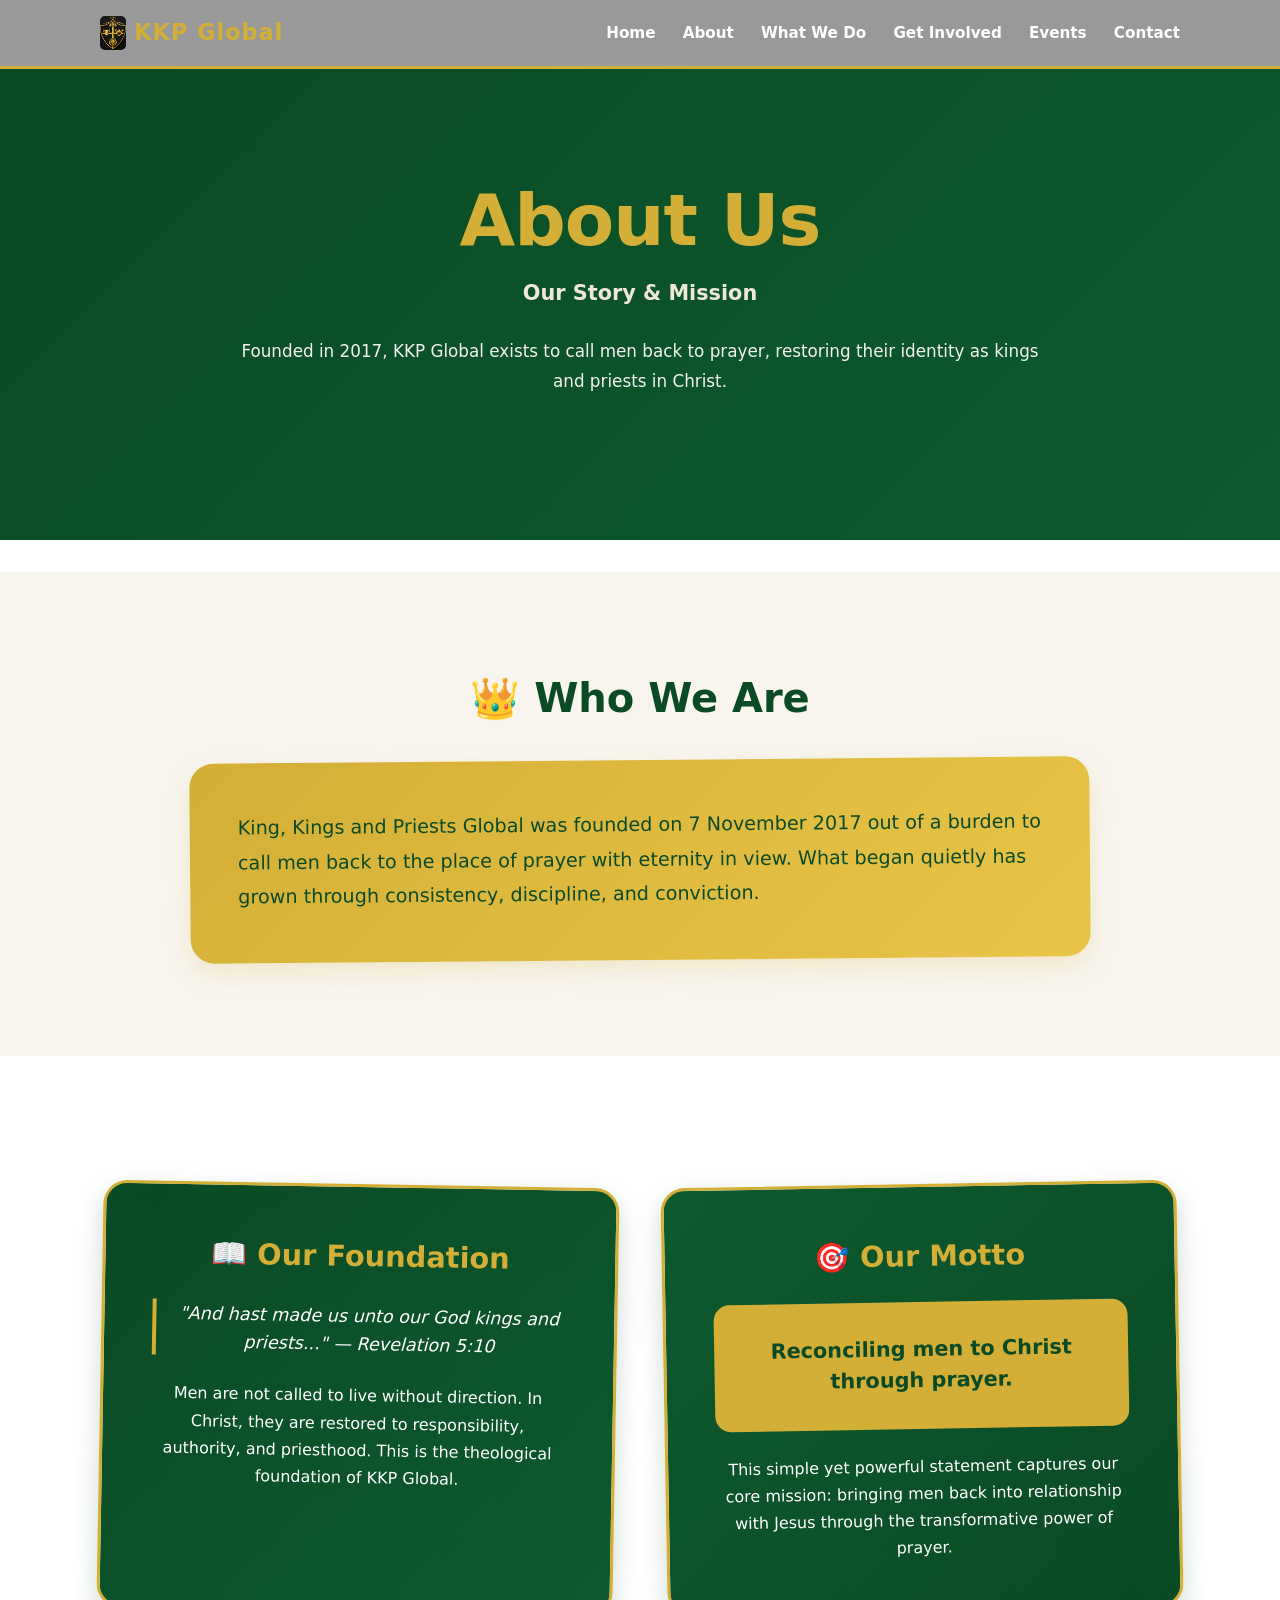
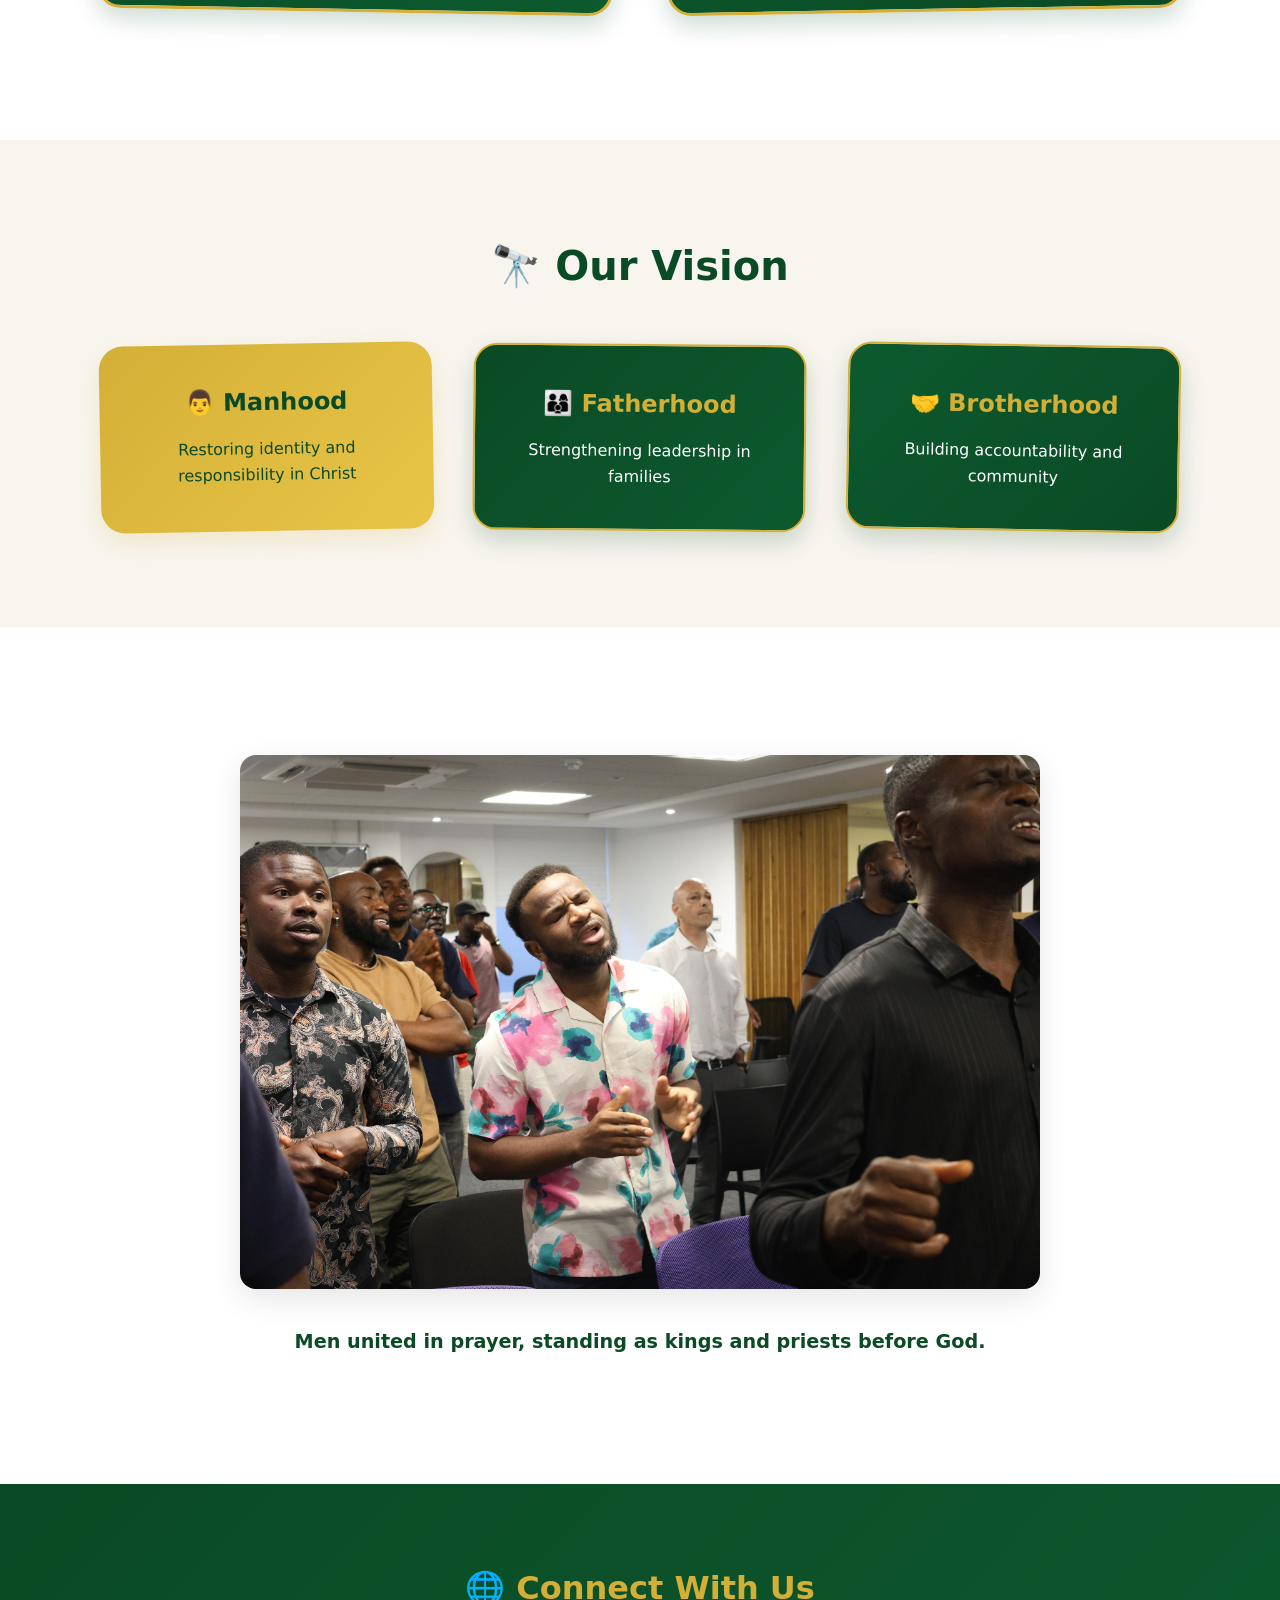
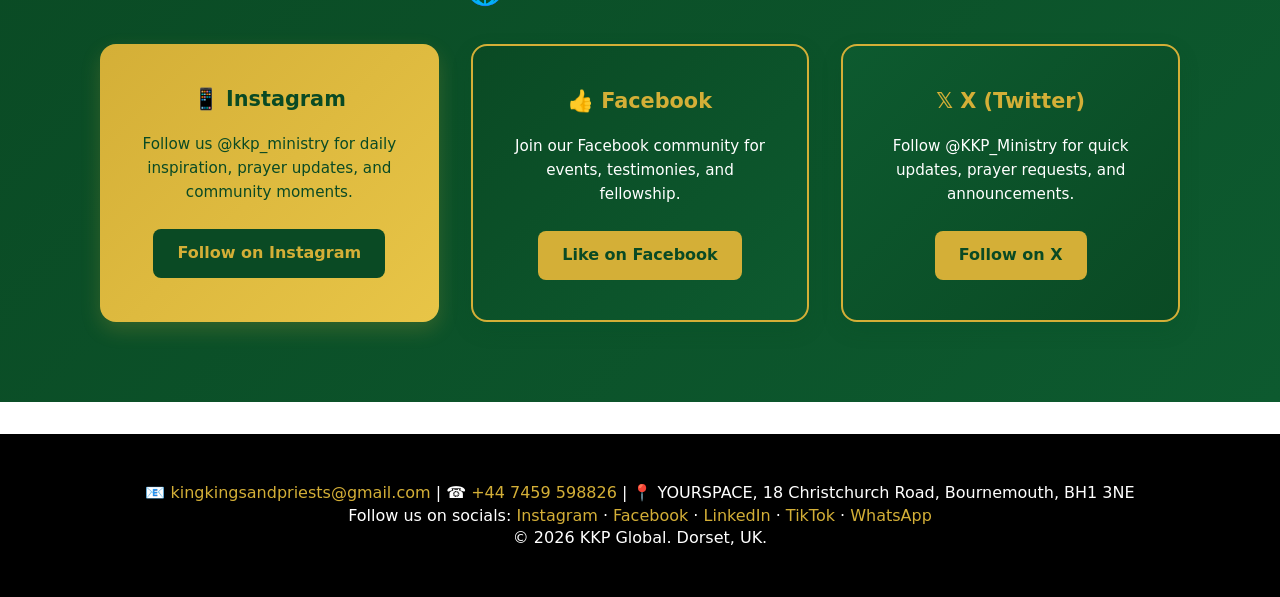
==== about.html @ 9f192116 "Initial commit - KKP Global website" ====
<!doctype html>
<html lang="en">
<head>
  <meta charset="UTF-8" />
  <meta name="viewport" content="width=device-width, initial-scale=1.0" />
  <title>KKP Global | About</title>
  <link rel="preconnect" href="https://fonts.googleapis.com">
  <link rel="preconnect" href="https://fonts.gstatic.com" crossorigin>
  <link href="https://fonts.googleapis.com/css2?family=Inter:wght@300;400;500;600;700&display=swap" rel="stylesheet">
  <link rel="stylesheet" href="style.css" />
</head>
<body>
  <header class="site-header">
    <div class="container">
      <a class="brand" href="index.html"><img src="images/logo updated.jpg" alt="KKP Global logo" />KKP Global</a>
      <button id="navToggle" class="nav-toggle" aria-label="Toggle menu">☰</button>
      <nav class="main-nav">
        <a href="index.html">Home</a>
        <a href="about.html">About</a>
        <a href="what-we-do.html">What We Do</a>
        <a href="get-involved.html">Get Involved</a>
        <a href="events.html">Events</a>
        <a href="contact.html">Contact</a>
      </nav>
    </div>
  </header>

  <!-- HERO SECTION -->
  <section style="background:linear-gradient(135deg,#0a4a24,#0d5a2f);padding:5rem 0;text-align:center;color:#fff;">
    <div class="container">
      <h1 style="font-size:clamp(2.5rem,8vw,4.5rem);font-weight:900;margin:0 0 1rem;line-height:1.1;color:#d4af37;letter-spacing:-1px;">About Us</h1>
      <p style="font-size:1.3rem;font-weight:600;max-width:750px;margin:0 auto 1.5rem;line-height:1.7;color:#f0e8d6;">Our Story & Mission</p>
      <p style="font-size:1.05rem;max-width:800px;margin:0 auto 2rem;line-height:1.8;color:#f3f2ef;">Founded in 2017, KKP Global exists to call men back to prayer, restoring their identity as kings and priests in Christ.</p>
    </div>
  </section>

  <main>
    <!-- WHO WE ARE -->
    <section style="background:#f8f5ef;padding:4rem 0;">
      <div class="container">
        <div style="max-width:900px;margin:0 auto;text-align:center;">
          <h2 style="font-size:2.5rem;color:#0a4a24;font-weight:900;margin-bottom:2rem;">👑 Who We Are</h2>
          <div style="background:linear-gradient(135deg,#d4af37,#e8c547);padding:3rem;border-radius:1.5rem;box-shadow:0 10px 25px rgba(212,175,55,0.2);transform:rotate(-0.5deg);">
            <p style="font-size:1.2rem;line-height:1.8;color:#0a4a24;margin:0;text-align:left;">
              King, Kings and Priests Global was founded on 7 November 2017 out of a burden to call men back to the place of prayer with eternity in view. What began quietly has grown through consistency, discipline, and conviction.
            </p>
          </div>
        </div>
      </div>
    </section>

    <!-- FOUNDATION & MOTTO -->
    <section style="background:#fff;padding:4rem 0;">
      <div class="container">
        <div style="display:grid;grid-template-columns:repeat(auto-fit,minmax(400px,1fr));gap:3rem;max-width:1200px;margin:0 auto;">
          <div style="background:linear-gradient(135deg,#0a4a24,#0d5a2f);padding:3rem;border-radius:1.5rem;box-shadow:0 10px 25px rgba(10,74,36,0.2);text-align:center;border:3px solid #d4af37;transform:rotate(1deg);">
            <h3 style="font-size:1.8rem;color:#d4af37;margin:0 0 1.5rem 0;font-weight:900;">📖 Our Foundation</h3>
            <blockquote style="font-size:1.1rem;color:white;margin:0 0 1.5rem 0;font-style:italic;line-height:1.6;">
              "And hast made us unto our God kings and priests..." — Revelation 5:10
            </blockquote>
            <p style="color:white;margin:0;font-size:1rem;line-height:1.7;">
              Men are not called to live without direction. In Christ, they are restored to responsibility, authority, and priesthood. This is the theological foundation of KKP Global.
            </p>
          </div>
          <div style="background:linear-gradient(135deg,#0d5a2f,#0a4a24);padding:3rem;border-radius:1.5rem;box-shadow:0 10px 25px rgba(10,74,36,0.2);text-align:center;border:3px solid #d4af37;transform:rotate(-1deg);">
            <h3 style="font-size:1.8rem;color:#d4af37;margin:0 0 1.5rem 0;font-weight:900;">🎯 Our Motto</h3>
            <div style="background:#d4af37;color:#0a4a24;padding:2rem;border-radius:1rem;margin-bottom:1.5rem;">
              <p style="font-size:1.3rem;font-weight:900;margin:0;">Reconciling men to Christ through prayer.</p>
            </div>
            <p style="color:white;margin:0;font-size:1rem;line-height:1.7;">
              This simple yet powerful statement captures our core mission: bringing men back into relationship with Jesus through the transformative power of prayer.
            </p>
          </div>
        </div>
      </div>
    </section>

    <!-- OUR VISION -->
    <section style="background:#f8f5ef;padding:4rem 0;">
      <div class="container">
        <h2 style="text-align:center;font-size:2.5rem;color:#0a4a24;font-weight:900;margin-bottom:3rem;">🔭 Our Vision</h2>
        <div style="display:grid;grid-template-columns:repeat(auto-fit,minmax(300px,1fr));gap:2.5rem;max-width:1200px;margin:0 auto;">
          <div style="background:linear-gradient(135deg,#d4af37,#e8c547);padding:2.5rem;border-radius:1.5rem;box-shadow:0 10px 25px rgba(212,175,55,0.2);text-align:center;transform:rotate(-1deg);">
            <h3 style="font-size:1.5rem;color:#0a4a24;margin:0 0 1rem 0;font-weight:900;">👨 Manhood</h3>
            <p style="color:#0a4a24;margin:0;font-size:1rem;line-height:1.6;">Restoring identity and responsibility in Christ</p>
          </div>
          <div style="background:linear-gradient(135deg,#0a4a24,#0d5a2f);padding:2.5rem;border-radius:1.5rem;box-shadow:0 10px 25px rgba(10,74,36,0.2);text-align:center;border:2px solid #d4af37;transform:rotate(0.5deg);">
            <h3 style="font-size:1.5rem;color:#d4af37;margin:0 0 1rem 0;font-weight:900;">👨‍👩‍👦 Fatherhood</h3>
            <p style="color:white;margin:0;font-size:1rem;line-height:1.6;">Strengthening leadership in families</p>
          </div>
          <div style="background:linear-gradient(135deg,#0d5a2f,#0a4a24);padding:2.5rem;border-radius:1.5rem;box-shadow:0 10px 25px rgba(10,74,36,0.2);text-align:center;border:2px solid #d4af37;transform:rotate(1deg);">
            <h3 style="font-size:1.5rem;color:#d4af37;margin:0 0 1rem 0;font-weight:900;">🤝 Brotherhood</h3>
            <p style="color:white;margin:0;font-size:1rem;line-height:1.6;">Building accountability and community</p>
          </div>
        </div>
      </div>
    </section>

    <!-- COMMUNITY IMAGE -->
    <section style="padding:4rem 0;background:#fff;">
      <div class="container">
        <div style="max-width:800px;margin:0 auto;text-align:center;">
          <img src="images/PHOTO-2025-09-27-18-11-57.jpg" alt="Men gathering in prayer" style="width:100%;border-radius:1rem;box-shadow:0 10px 30px rgba(0,0,0,0.1);" />
          <p style="font-size:1.2rem;color:#0a4a24;margin-top:2rem;font-weight:600;">Men united in prayer, standing as kings and priests before God.</p>
        </div>
      </div>
    </section>
  </main>

  <!-- SOCIAL SECTION FOOTER -->
  <section style="background:linear-gradient(135deg,#0a4a24,#0d5a2f);padding:3rem 0;">
    <div class="container">
      <h2 style="text-align:center;font-size:2rem;color:#d4af37;font-weight:900;margin-bottom:2rem;">🌐 Connect With Us</h2>
      <div style="display:grid;grid-template-columns:repeat(auto-fit,minmax(280px,1fr));gap:2rem;max-width:1200px;margin:0 auto;">
        <div style="background:linear-gradient(135deg,#d4af37,#e8c547);padding:2.5rem;border-radius:1rem;box-shadow:0 8px 20px rgba(212,175,55,0.2);text-align:center;">
          <h3 style="font-size:1.3rem;color:#0a4a24;margin:0 0 1rem 0;">📱 Instagram</h3>
          <p style="color:#0a4a24;margin:0 0 1.5rem 0;font-size:0.95rem;line-height:1.6;">Follow us @kkp_ministry for daily inspiration, prayer updates, and community moments.</p>
          <a href="https://www.instagram.com/kkp_ministry" target="_blank" rel="noopener" style="background:#0a4a24;color:#d4af37;padding:0.8rem 1.5rem;border-radius:0.5rem;text-decoration:none;font-weight:700;display:inline-block;transition:transform 0.3s,box-shadow 0.3s;" onmouseover="this.style.transform='scale(1.05)';this.style.boxShadow='0 5px 15px rgba(0,0,0,0.2)'" onmouseout="this.style.transform='scale(1)';this.style.boxShadow='none'">Follow on Instagram</a>
        </div>
        <div style="background:linear-gradient(135deg,#0a4a24,#0d5a2f);padding:2.5rem;border-radius:1rem;box-shadow:0 8px 20px rgba(10,74,36,0.2);text-align:center;border:2px solid #d4af37;">
          <h3 style="font-size:1.3rem;color:#d4af37;margin:0 0 1rem 0;">👍 Facebook</h3>
          <p style="color:white;margin:0 0 1.5rem 0;font-size:0.95rem;line-height:1.6;">Join our Facebook community for events, testimonies, and fellowship.</p>
          <a href="https://www.facebook.com/kkp_ministry" target="_blank" rel="noopener" style="background:#d4af37;color:#0a4a24;padding:0.8rem 1.5rem;border-radius:0.5rem;text-decoration:none;font-weight:700;display:inline-block;transition:transform 0.3s,box-shadow 0.3s;" onmouseover="this.style.transform='scale(1.05)';this.style.boxShadow='0 5px 15px rgba(0,0,0,0.2)'" onmouseout="this.style.transform='scale(1)';this.style.boxShadow='none'">Like on Facebook</a>
        </div>
        <div style="background:linear-gradient(135deg,#0d5a2f,#0a4a24);padding:2.5rem;border-radius:1rem;box-shadow:0 8px 20px rgba(10,74,36,0.2);text-align:center;border:2px solid #d4af37;">
          <h3 style="font-size:1.3rem;color:#d4af37;margin:0 0 1rem 0;">𝕏 X (Twitter)</h3>
          <p style="color:white;margin:0 0 1.5rem 0;font-size:0.95rem;line-height:1.6;">Follow @KKP_Ministry for quick updates, prayer requests, and announcements.</p>
          <a href="https://twitter.com/KKP_Ministry" target="_blank" rel="noopener" style="background:#d4af37;color:#0a4a24;padding:0.8rem 1.5rem;border-radius:0.5rem;text-decoration:none;font-weight:700;display:inline-block;transition:transform 0.3s,box-shadow 0.3s;" onmouseover="this.style.transform='scale(1.05)';this.style.boxShadow='0 5px 15px rgba(0,0,0,0.2)'" onmouseout="this.style.transform='scale(1)';this.style.boxShadow='none'">Follow on X</a>
        </div>
      </div>
    </div>
  </section>

  <footer class="site-footer">
    <div class="container">
      <p>📧 <a href="mailto:kingkingsandpriests@gmail.com" class="footer-link">kingkingsandpriests@gmail.com</a> | ☎️ <a href="tel:+447459598826" class="footer-link">+44 7459 598826</a> | 📍 YOURSPACE, 18 Christchurch Road, Bournemouth, BH1 3NE</p>
      <p>Follow us on socials: <a href="https://www.instagram.com/kkp_ministry" target="_blank" rel="noopener" class="footer-link">Instagram</a> · <a href="https://www.facebook.com/kkp_ministry" target="_blank" rel="noopener" class="footer-link">Facebook</a> · <a href="https://www.linkedin.com/company/kkpglobal" target="_blank" rel="noopener" class="footer-link">LinkedIn</a> · <a href="https://www.tiktok.com/@kkp_ministry" target="_blank" rel="noopener" class="footer-link">TikTok</a> · <a href="https://wa.me/447459598826" target="_blank" rel="noopener" class="footer-link">WhatsApp</a></p>
      <p>&copy; 2026 KKP Global. Dorset, UK.</p>
    </div>
  </footer>
  <script src="script.js"></script>
</body>
</html>
---- style.css ----
*{box-sizing:border-box;margin:0;padding:0}
:root{--bg:#000;--fg:#fff;--gold:#d4af37;--gray:#f4f4f4;--max:1080px}
body{font-family:system-ui, sans-serif;background:#fff;color:#111;line-height:1.5;min-height:100vh}
.container{width:min(92vw,var(--max));margin:0 auto;padding:2rem 0}
.site-header{background:rgba(0,0,0,.4);color:#fff;position:sticky;top:0;z-index:100;border-bottom:3px solid var(--gold);-webkit-backdrop-filter: blur(9px);backdrop-filter: blur(9px);transition:padding 0.25s,background 0.25s}
.site-header.smaller{padding:0.4rem 0;background:rgba(0,0,0,.7)}
.site-header .container{display:flex;align-items:center;justify-content:space-between;gap:1rem;padding:1rem 0;transition:padding 0.25s}
.brand{font-weight:900;color:var(--gold);text-decoration:none;font-size:1.4rem;letter-spacing:1px;display:flex;align-items:center;gap:0.5rem}
.brand img{height:34px;width:auto;border-radius:5px;}
.main-nav{display:flex;align-items:center;gap:0.7rem;flex-wrap:wrap}
.main-nav.open{display:flex;flex-direction:column;position:absolute;top:64px;right:1rem;background:rgba(0,0,0,.95);border:1px solid rgba(255,215,0,.5);padding:0.7rem;z-index:110;}
.main-nav a{color:#fff;text-decoration:none;margin-left:1rem;font-weight:600;position:relative;font-size:0.95rem}
.main-nav a::after{content:'';position:absolute;left:0;bottom:-3px;width:0;height:2px;background:var(--gold);transition:width .25s}
.main-nav a:hover::after{width:100%}
.nav-toggle{background:var(--gold);border:0;color:#000;font-weight:800;padding:0.5rem 0.75rem;border-radius:0.3rem;cursor:pointer;display:none}
.hero{background:linear-gradient(rgba(0,0,0,.45),rgba(0,0,0,.45)),url("images/men-praying-1.svg") center/cover no-repeat #111;color:#fff;padding:6rem 0;text-align:center;min-height:75vh;display:flex;align-items:center}
.hero h1{font-size:clamp(2rem,5vw,3rem);line-height:1.15;margin-bottom:1rem;text-shadow:0px 2px 12px rgba(0,0,0,0.7)}
.hero p{max-width:760px;margin:0.5rem auto 1.5rem;color:#f3f2ef;font-size:1.1rem;letter-spacing:.02em}
.hero .button{font-size:1rem;box-shadow:0 2px 10px rgba(0,0,0,.33)}
.section-image{margin:1.25rem 0; text-align:center;opacity:0;transform:translateY(20px);transition:.6s ease;}
.section-image.visible{opacity:1;transform:translateY(0)}
.section-image img{max-width:100%;border-radius:0.75rem;border:1px solid #ddd;box-shadow:0 8px 18px rgba(0,0,0,.15)}
.button{display:inline-block;background:var(--gold);color:#000;font-weight:700;padding:0.8rem 1.4rem;border-radius:0.25rem;text-decoration:none;border:2px solid #000;transition:transform .2s, box-shadow .2s}
.button:hover{transform:translateY(-1px);box-shadow:0 8px 20px rgba(0,0,0,.2);filter:brightness(0.95)}
section{margin-bottom:2rem;opacity:0;transform:translateY(20px);transition:.7s ease}
section.visible{opacity:1;transform:translateY(0)}
.intro h2,.core-message h2,.quick-actions h2{margin-bottom:1rem;color:#000}
.grid-3{display:grid;grid-template-columns:repeat(auto-fit,minmax(220px,1fr));gap:1rem}
.grid-3 article,.card{background:#f8f5ef;border:1px solid #ddd;padding:1.1rem;border-radius:0.6rem;transition:transform .25s,box-shadow .25s}
.grid-3 article:hover,.card:hover{transform:translateY(-4px);box-shadow:0 8px 18px rgba(0,0,0,.12)}
.card{display:flex;align-items:center;justify-content:center;height:6rem;color:#000;text-decoration:none;font-weight:700}
.site-footer{background:#040807;color:#fff;text-align:center;padding:2rem 0;margin-top:auto;position:relative}
.social-cards{display:grid;grid-template-columns:repeat(auto-fit,minmax(220px,1fr));gap:1rem;max-width:1080px;margin:0 auto 1.5rem}
.social-card{background:#0b1a17;border:1px solid rgba(212,175,55,0.35);border-radius:0.7rem;padding:1rem;text-align:center;box-shadow:0 12px 32px rgba(0,0,0,.4);transition:transform .25s,background .25s}
.social-card h3{margin-bottom:.5rem;color:#d4af37}
.social-card p{color:#d6d0c4;font-size:.95rem;line-height:1.45;margin-bottom:1rem}
.social-card a{display:inline-block;padding:.6rem 1rem;border-radius:.35rem;background:var(--gold);color:#000;font-weight:700;text-decoration:none;transition:opacity .2s}
.social-card a:hover{opacity:.9}
.site-footer p{margin:0;line-height:1.4}
blockquote{border-left:4px solid var(--gold);padding-left:1rem;color:#222;font-style:italic;margin:1rem 0}
.contact-form{display:grid;gap:1rem;max-width:550px}
.contact-form label{display:flex;flex-direction:column;font-weight:700;color:#111}
.contact-form input,.contact-form textarea{padding:0.7rem;border:1px solid #ccc;border-radius:0.3rem;margin-top:0.25rem}
.contact-form button{width:max-content;min-width:180px;border:none;cursor:pointer}
@media (max-width:768px){
  .nav-toggle{display:block}
  .main-nav{display:none!important}
  .main-nav.open{display:flex!important}
  .main-nav a{margin-left:0.4rem;display:block;padding:0.35rem 0}
  .main-nav{justify-content:center}
  .site-header .container{flex-direction:column;align-items:flex-start}
  .hero{padding:4rem 0}
  .hero h1{font-size:2rem}
}.intro h2,.core-message h2,.quick-actions h2{margin-bottom:1rem;color:#000}
.grid-3{display:grid;grid-template-columns:repeat(auto-fit,minmax(220px,1fr));gap:1rem}
.grid-3 article,.card{background:#f8f5ef;border:1px solid #ddd;padding:1rem;border-radius:0.4rem}
.card{display:flex;align-items:center;justify-content:center;height:6rem;color:#000;text-decoration:none;font-weight:700}
.card:hover{background:#eae3cd}
.site-footer{background:#000;color:#fff;text-align:center;padding:1rem 0;margin-top:auto}
blockquote{border-left:4px solid var(--gold);padding-left:1rem;color:#222;font-style:italic;margin:1rem 0}
.contact-form{display:grid;gap:1rem;max-width:550px}
.contact-form label{display:flex;flex-direction:column;font-weight:700;color:#111}
.contact-form input,.contact-form textarea{padding:0.7rem;border:1px solid #ccc;border-radius:0.3rem;margin-top:0.25rem}
.contact-form button{width:max-content;min-width:180px;border:none;cursor:pointer}
@media (max-width:768px){.main-nav{display:none}.site-header .container{justify-content:space-between}.hero h1{font-size:1.6rem}}

/* Team Section */
.team-member img {
  width: 100%;
  border-radius: 0.5rem;
  margin-bottom: 1rem;
}

.team-hero {
  margin-bottom: 1.5rem;
}

.team-hero img {
  width: 100%;
  border-radius: 0.8rem;
  box-shadow: 0 12px 28px rgba(0,0,0,0.35);
}

.foundational-title {
  color: #d4af37;
  text-align: center;
  margin-bottom: 0.75rem;
}

.foundational-text {
  text-align: center;
  color: #f5f5f5;
  max-width: 80vw;
  margin: 0 auto 1rem;
}

.quote-card {
  background: rgba(20, 45, 40, 0.9);
  padding: 1.25rem;
  border-radius: 0.8rem;
  border: 1px solid #d4af37;
  box-shadow: 0 12px 28px rgba(0,0,0,0.3);
  margin-bottom: 1rem;
}

.quote-card p:first-child {
  font-size: 1.1rem;
  font-style: italic;
  color: #f5f5f5;
  text-align: center;
  line-height: 1.5;
}

.quote-card p:last-child {
  text-align: center;
  color: #f0e8d6;
  margin-top: 0.8rem;
  font-weight: 700;
}

.identity-text {
  text-align: center;
  color: #d4af37;
  font-weight: 700;
}

.community-title {
  color: #0a4a24;
  text-align: center;
  margin-bottom: 0.25rem;
}

.community-subtitle {
  text-align: center;
  color: #374737;
  margin-bottom: 1.25rem;
}

.community-card {
  background: #fff;
  border-radius: 0.8rem;
  overflow: hidden;
  box-shadow: 0 8px 20px rgba(0,0,0,0.15);
}

.community-card img {
  width: 100%;
  height: 200px;
  object-fit: cover;
}

.volunteer-title {
  margin-top: 1rem;
}

/* Footer Links */
.footer-link {
  color: #d4af37;
  text-decoration: none;
}

/* Colorful Events Page Enhancement */
.event-card:hover{transform:translateY(-6px);box-shadow:0 16px 32px rgba(0,0,0,0.15)}
div[style*="background:linear-gradient(135deg,#d4af37"]:hover{transform:translateY(-4px);box-shadow:0 18px 40px rgba(212,175,55,0.4)!important}
div[style*="background:linear-gradient(135deg,#3498db"]:hover{transform:translateY(-4px);box-shadow:0 18px 40px rgba(52,152,219,0.3)!important}
div[style*="background:linear-gradient(135deg,#e74c3c"]:hover{transform:translateY(-4px);box-shadow:0 18px 40px rgba(231,76,60,0.3)!important}
div[style*="background:linear-gradient(135deg,#27ae60"]:hover{transform:translateY(-4px);box-shadow:0 18px 40px rgba(39,174,96,0.3)!important}
.social-card{border:3px solid #ddd}
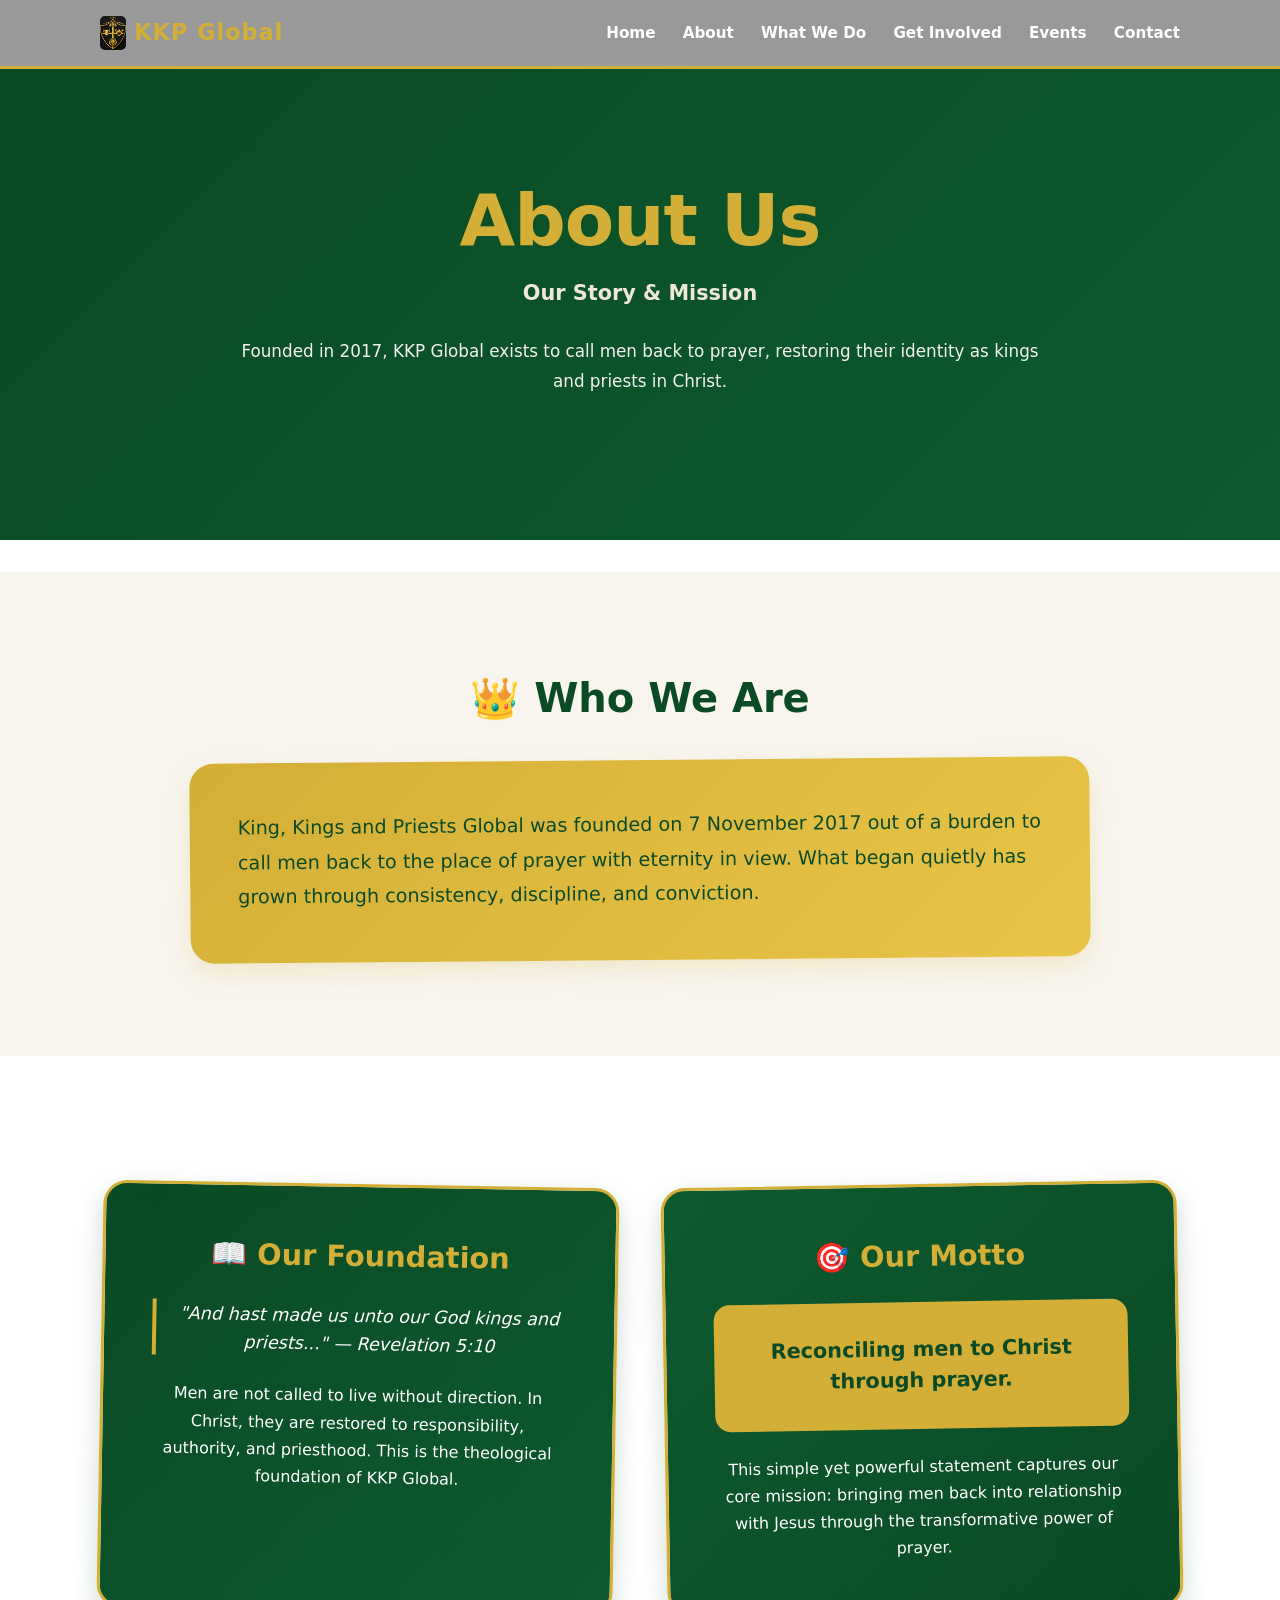
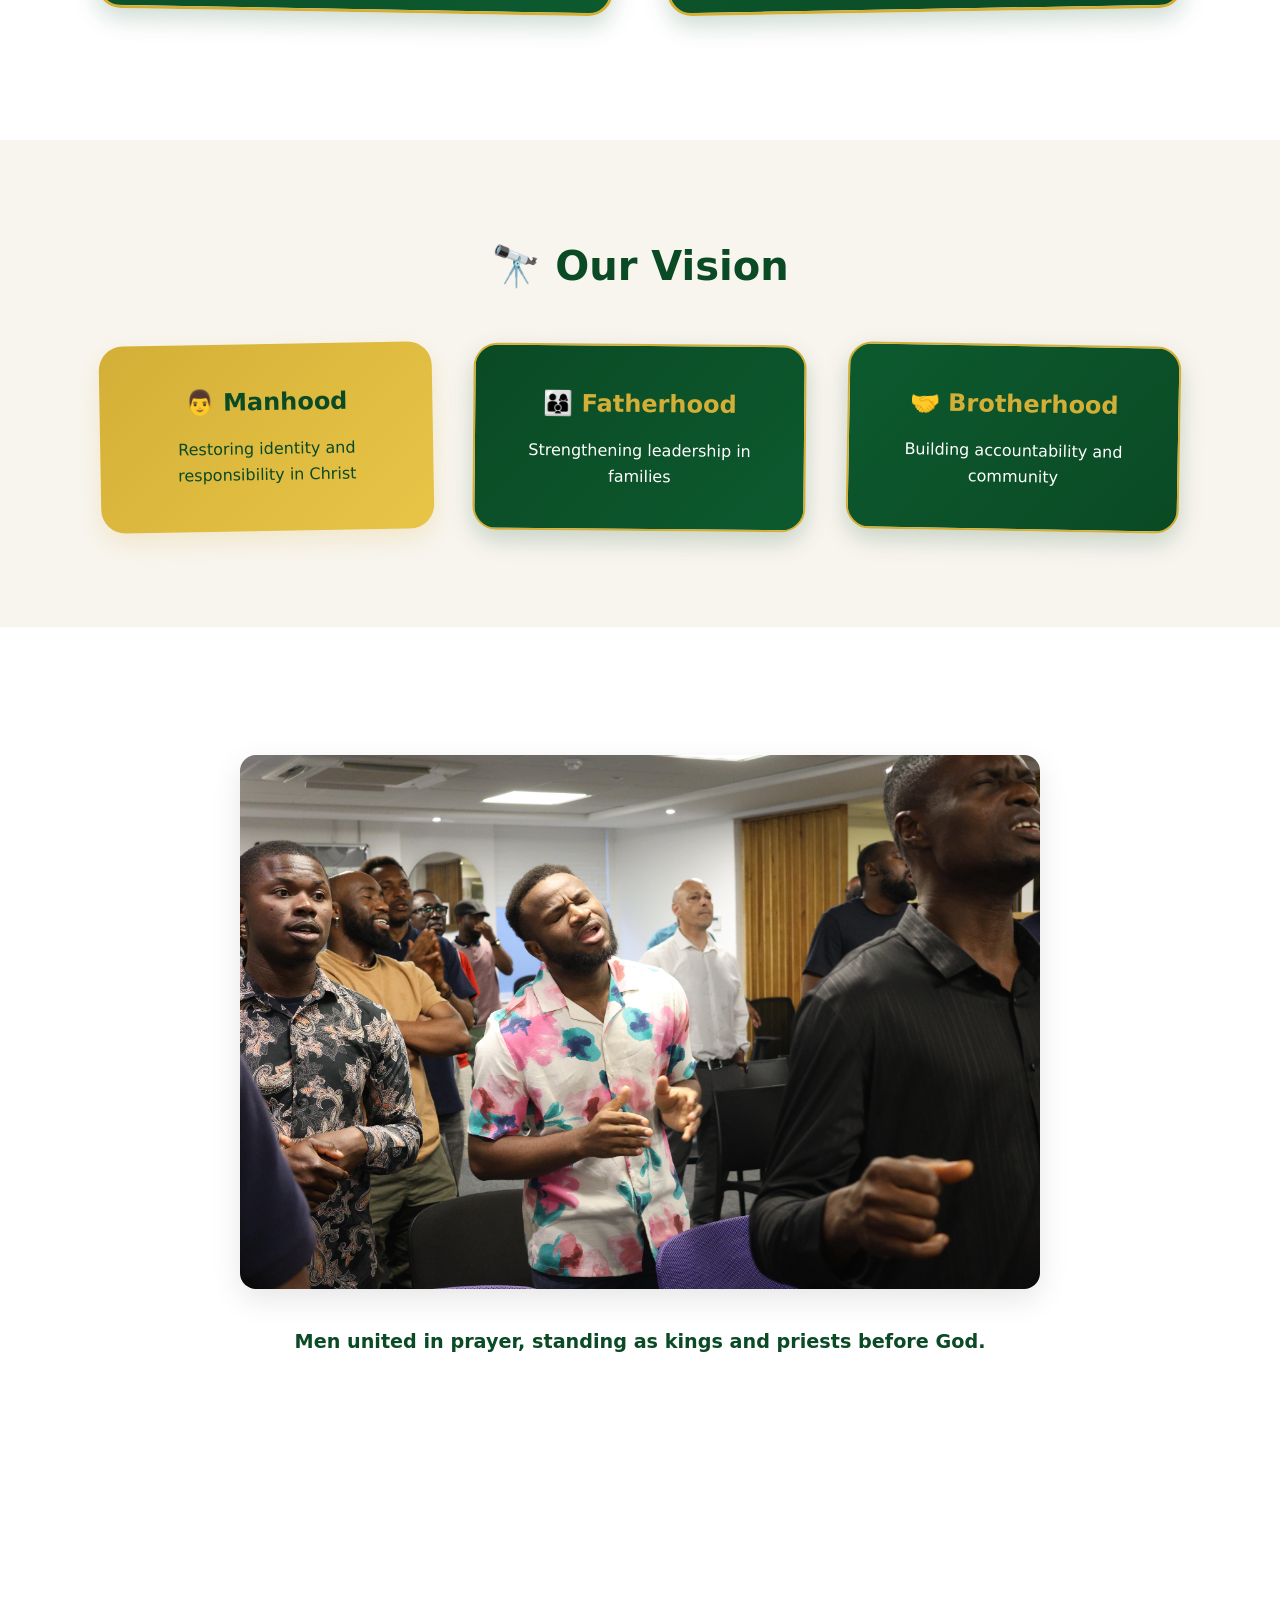
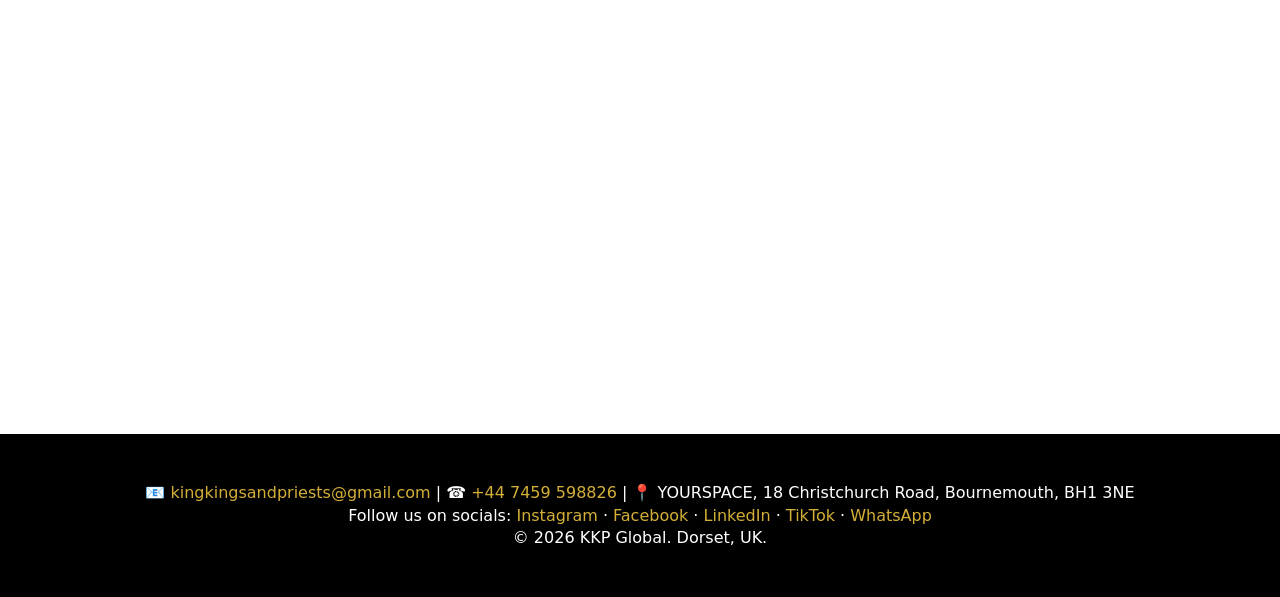
==== commit cbc7a0cc: "Apply reusable hero classes across all pages and remove more inline hero styles" ====
--- a/about.html
+++ b/about.html
@@ -26,11 +26,11 @@
   </header>
 
   <!-- HERO SECTION -->
-  <section style="background:linear-gradient(135deg,#0a4a24,#0d5a2f);padding:5rem 0;text-align:center;color:#fff;">
+  <section class="section-hero">
     <div class="container">
-      <h1 style="font-size:clamp(2.5rem,8vw,4.5rem);font-weight:900;margin:0 0 1rem;line-height:1.1;color:#d4af37;letter-spacing:-1px;">About Us</h1>
-      <p style="font-size:1.3rem;font-weight:600;max-width:750px;margin:0 auto 1.5rem;line-height:1.7;color:#f0e8d6;">Our Story & Mission</p>
-      <p style="font-size:1.05rem;max-width:800px;margin:0 auto 2rem;line-height:1.8;color:#f3f2ef;">Founded in 2017, KKP Global exists to call men back to prayer, restoring their identity as kings and priests in Christ.</p>
+      <h1 class="hero-title">About Us</h1>
+      <p class="hero-subtitle">Our Story & Mission</p>
+      <p class="hero-desc">Founded in 2017, KKP Global exists to call men back to prayer, restoring their identity as kings and priests in Christ.</p>
     </div>
   </section>
 
@@ -120,7 +120,7 @@
         <div style="background:linear-gradient(135deg,#0a4a24,#0d5a2f);padding:2.5rem;border-radius:1rem;box-shadow:0 8px 20px rgba(10,74,36,0.2);text-align:center;border:2px solid #d4af37;">
           <h3 style="font-size:1.3rem;color:#d4af37;margin:0 0 1rem 0;">👍 Facebook</h3>
           <p style="color:white;margin:0 0 1.5rem 0;font-size:0.95rem;line-height:1.6;">Join our Facebook community for events, testimonies, and fellowship.</p>
-          <a href="https://www.facebook.com/kkp_ministry" target="_blank" rel="noopener" style="background:#d4af37;color:#0a4a24;padding:0.8rem 1.5rem;border-radius:0.5rem;text-decoration:none;font-weight:700;display:inline-block;transition:transform 0.3s,box-shadow 0.3s;" onmouseover="this.style.transform='scale(1.05)';this.style.boxShadow='0 5px 15px rgba(0,0,0,0.2)'" onmouseout="this.style.transform='scale(1)';this.style.boxShadow='none'">Like on Facebook</a>
+          <a href="https://www.facebook.com/share/1AiyfdDCg5/?mibextid=wwXIfr" target="_blank" rel="noopener" style="background:#d4af37;color:#0a4a24;padding:0.8rem 1.5rem;border-radius:0.5rem;text-decoration:none;font-weight:700;display:inline-block;transition:transform 0.3s,box-shadow 0.3s;" onmouseover="this.style.transform='scale(1.05)';this.style.boxShadow='0 5px 15px rgba(0,0,0,0.2)'" onmouseout="this.style.transform='scale(1)';this.style.boxShadow='none'">Like on Facebook</a>
         </div>
         <div style="background:linear-gradient(135deg,#0d5a2f,#0a4a24);padding:2.5rem;border-radius:1rem;box-shadow:0 8px 20px rgba(10,74,36,0.2);text-align:center;border:2px solid #d4af37;">
           <h3 style="font-size:1.3rem;color:#d4af37;margin:0 0 1rem 0;">𝕏 X (Twitter)</h3>
@@ -134,7 +134,7 @@
   <footer class="site-footer">
     <div class="container">
       <p>📧 <a href="mailto:kingkingsandpriests@gmail.com" class="footer-link">kingkingsandpriests@gmail.com</a> | ☎️ <a href="tel:+447459598826" class="footer-link">+44 7459 598826</a> | 📍 YOURSPACE, 18 Christchurch Road, Bournemouth, BH1 3NE</p>
-      <p>Follow us on socials: <a href="https://www.instagram.com/kkp_ministry" target="_blank" rel="noopener" class="footer-link">Instagram</a> · <a href="https://www.facebook.com/kkp_ministry" target="_blank" rel="noopener" class="footer-link">Facebook</a> · <a href="https://www.linkedin.com/company/kkpglobal" target="_blank" rel="noopener" class="footer-link">LinkedIn</a> · <a href="https://www.tiktok.com/@kkp_ministry" target="_blank" rel="noopener" class="footer-link">TikTok</a> · <a href="https://wa.me/447459598826" target="_blank" rel="noopener" class="footer-link">WhatsApp</a></p>
+      <p>Follow us on socials: <a href="https://www.instagram.com/kkp_ministry" target="_blank" rel="noopener" class="footer-link">Instagram</a> · <a href="https://www.facebook.com/share/1AiyfdDCg5/?mibextid=wwXIfr" target="_blank" rel="noopener" class="footer-link">Facebook</a> · <a href="https://www.linkedin.com/company/kkpglobal" target="_blank" rel="noopener" class="footer-link">LinkedIn</a> · <a href="https://www.tiktok.com/@kkp_ministry" target="_blank" rel="noopener" class="footer-link">TikTok</a> · <a href="https://wa.me/447459598826" target="_blank" rel="noopener" class="footer-link">WhatsApp</a></p>
       <p>&copy; 2026 KKP Global. Dorset, UK.</p>
     </div>
   </footer>
--- a/style.css
+++ b/style.css
@@ -42,16 +42,50 @@
 .contact-form label{display:flex;flex-direction:column;font-weight:700;color:#111}
 .contact-form input,.contact-form textarea{padding:0.7rem;border:1px solid #ccc;border-radius:0.3rem;margin-top:0.25rem}
 .contact-form button{width:max-content;min-width:180px;border:none;cursor:pointer}
+@media (max-width:1024px){
+  .container{padding:1.2rem 0}
+  .hero{padding:4.5rem 0}
+  .hero p{font-size:1.05rem;max-width:95%;}
+  .section-image{padding:0 0.5rem;}
+  .grid-3{gap:0.9rem}
+  .social-cards{grid-template-columns:repeat(auto-fit,minmax(220px,1fr));gap:0.85rem}
+  .contact-form{gap:0.9rem;}
+}
+
 @media (max-width:768px){
+  .site-header .container{flex-direction:column;align-items:flex-start;gap:0.7rem}
   .nav-toggle{display:block}
-  .main-nav{display:none!important}
-  .main-nav.open{display:flex!important}
-  .main-nav a{margin-left:0.4rem;display:block;padding:0.35rem 0}
-  .main-nav{justify-content:center}
-  .site-header .container{flex-direction:column;align-items:flex-start}
-  .hero{padding:4rem 0}
-  .hero h1{font-size:2rem}
-}.intro h2,.core-message h2,.quick-actions h2{margin-bottom:1rem;color:#000}
+  .main-nav{display:none!important;width:100%;margin-top:0.5rem;}
+  .main-nav.open{display:flex!important;flex-direction:column;gap:0.4rem;}
+  .main-nav a{margin-left:0;display:block;padding:0.6rem 0.5rem;border-radius:0.4rem;background:rgba(0,0,0,0.18);}
+
+  .hero{padding:3.5rem 0}
+  .hero h1{font-size:clamp(1.8rem,6vw,2.5rem)}
+  .hero p{font-size:1rem;max-width:92%;}
+  .hero .button{width:100%;min-width:220px;margin:0.4rem 0;}
+
+  .grid-3{grid-template-columns:1fr;gap:1rem}
+  .social-cards{grid-template-columns:1fr;gap:0.9rem}
+
+  .section-image img{height:auto}
+  .contact-form{max-width:100%;}
+  .contact-form button{width:100%;}
+  .site-footer{padding:1.3rem 0;}
+}
+
+@media (max-width:480px){
+  body{font-size:0.95rem;}
+  .brand{font-size:1.1rem}
+  .site-header{padding:0.5rem 0;}
+  .site-header.smaller{padding:0.3rem 0;}
+  .hero{padding:2.6rem 0;}
+  .hero p{font-size:0.95rem;}
+  .button{padding:0.75rem 1rem;font-size:0.95rem;}
+  .quote-card, .community-card, .card, .grid-3 article{padding:0.9rem;}
+  .team-member img, .section-image img{max-height:250px;object-fit:cover;}
+}
+
+.intro h2,.core-message h2,.quick-actions h2{margin-bottom:1rem;color:#000}
 .grid-3{display:grid;grid-template-columns:repeat(auto-fit,minmax(220px,1fr));gap:1rem}
 .grid-3 article,.card{background:#f8f5ef;border:1px solid #ddd;padding:1rem;border-radius:0.4rem}
 .card{display:flex;align-items:center;justify-content:center;height:6rem;color:#000;text-decoration:none;font-weight:700}
@@ -62,7 +96,7 @@
 .contact-form label{display:flex;flex-direction:column;font-weight:700;color:#111}
 .contact-form input,.contact-form textarea{padding:0.7rem;border:1px solid #ccc;border-radius:0.3rem;margin-top:0.25rem}
 .contact-form button{width:max-content;min-width:180px;border:none;cursor:pointer}
-@media (max-width:768px){.main-nav{display:none}.site-header .container{justify-content:space-between}.hero h1{font-size:1.6rem}}
+
 
 /* Team Section */
 .team-member img {
@@ -166,3 +200,35 @@
 div[style*="background:linear-gradient(135deg,#e74c3c"]:hover{transform:translateY(-4px);box-shadow:0 18px 40px rgba(231,76,60,0.3)!important}
 div[style*="background:linear-gradient(135deg,#27ae60"]:hover{transform:translateY(-4px);box-shadow:0 18px 40px rgba(39,174,96,0.3)!important}
 .social-card{border:3px solid #ddd}
+.section-events{background:linear-gradient(135deg,#d4af37,#0a4a24);padding:4rem 0;min-height:50vh;text-align:center;color:#fff}
+.section-events .hero-title{color:#fff;text-shadow:0px 4px 16px rgba(0,0,0,0.5);font-size:clamp(2.5rem,6vw,3.5rem);margin-bottom:1rem;font-weight:900}
+.section-events .hero-desc{color:#fff;font-size:1.15rem;max-width:650px;margin:0 auto;line-height:1.7;font-weight:500}
+/* Reusable section classes */
+.section-hero{background:linear-gradient(135deg,#0a4a24,#0d5a2f);padding:5rem 0;text-align:center;color:#fff}
+.section-hero .hero-logo{max-width:250px;height:auto;margin:0 auto 2rem;filter:brightness(1.1)}
+.section-hero .hero-title{font-size:clamp(2.5rem,8vw,4.5rem);font-weight:900;margin:0 0 1rem;line-height:1.1;color:#d4af37;letter-spacing:-1px}
+.section-hero .hero-subtitle{font-size:1.3rem;font-weight:600;max-width:750px;margin:0 auto 1.5rem;line-height:1.7;color:#f0e8d6}
+.section-hero .hero-desc{font-size:1.05rem;max-width:800px;margin:0 auto 2rem;line-height:1.8;color:#f3f2ef}
+.section-hero .hero-actions{display:flex;gap:1rem;justify-content:center;flex-wrap:wrap}
+.section-hero .hero-actions .button{background:#d4af37;color:#000;border:3px solid #d4af37;font-weight:700;padding:1rem 2rem;font-size:1.05rem}
+.section-hero .hero-actions .button.alt{background:transparent;color:#d4af37}
+
+.section-mission{background:#f8f5ef;padding:3rem 0;margin:2rem 0}
+.section-mission .box{background:linear-gradient(135deg,#fff9f0,#fffef9);border:3px solid #d4af37;border-radius:1.5rem;padding:2.5rem;box-shadow:0 8px 20px rgba(0,0,0,0.08);max-width:900px;margin:0 auto}
+.section-mission .box p{font-size:1.1rem;line-height:1.8;color:#111;margin:0;text-align:center}
+
+.section-core-message{background:linear-gradient(135deg,#fff9f0,#f5f0f0);padding:3rem 0;margin:2rem 0}
+.section-core-message .cards{display:grid;grid-template-columns:repeat(auto-fit,minmax(280px,1fr));gap:2rem;max-width:1200px;margin:0 auto}
+.section-core-message .core-card{background:linear-gradient(135deg,#0a4a24,#0d5a2f);padding:2.5rem;border-radius:1rem;box-shadow:0 8px 20px rgba(10,74,36,0.15);color:white;text-align:center;border-top:4px solid #d4af37}
+.section-core-message .core-card.alt{background:linear-gradient(135deg,#0d5a2f,#0a4a24)}
+.section-core-message .core-card h3{font-size:1.3rem;margin:0 0 1rem 0}
+.section-core-message .core-card p{font-size:1rem;line-height:1.6;margin:0;opacity:0.95}
+
+.section-quick-actions{background:linear-gradient(135deg,#0a4a24,#0d5a2f);padding:3rem 0;margin:2rem 0}
+.section-quick-actions .quick-cta{max-width:1000px;margin:0 auto;display:grid;grid-template-columns:repeat(auto-fit,minmax(250px,1fr));gap:2rem}
+.section-quick-actions .quick-card{padding:2rem;border-radius:1rem;text-align:center;text-decoration:none;box-shadow:0 8px 20px rgba(0,0,0,0.35);transition:transform .3s,box-shadow .3s;cursor:pointer;color:inherit}
+.section-quick-actions .quick-card:hover{transform:translateY(-5px);box-shadow:0 12px 28px rgba(0,0,0,0.45)}
+.section-quick-actions .quick-card.alt{background:linear-gradient(135deg,#0a4a24,#0d5a2f);border:2px solid #d4af37}
+.section-quick-actions .quick-card.gold{background:linear-gradient(135deg,#d4af37,#e8c547);color:#0a4a24}
+.section-quick-actions .quick-card h3{font-size:1.4rem;margin:0 0 0.5rem 0}
+.section-quick-actions .quick-card p{margin:0;font-size:0.95rem}
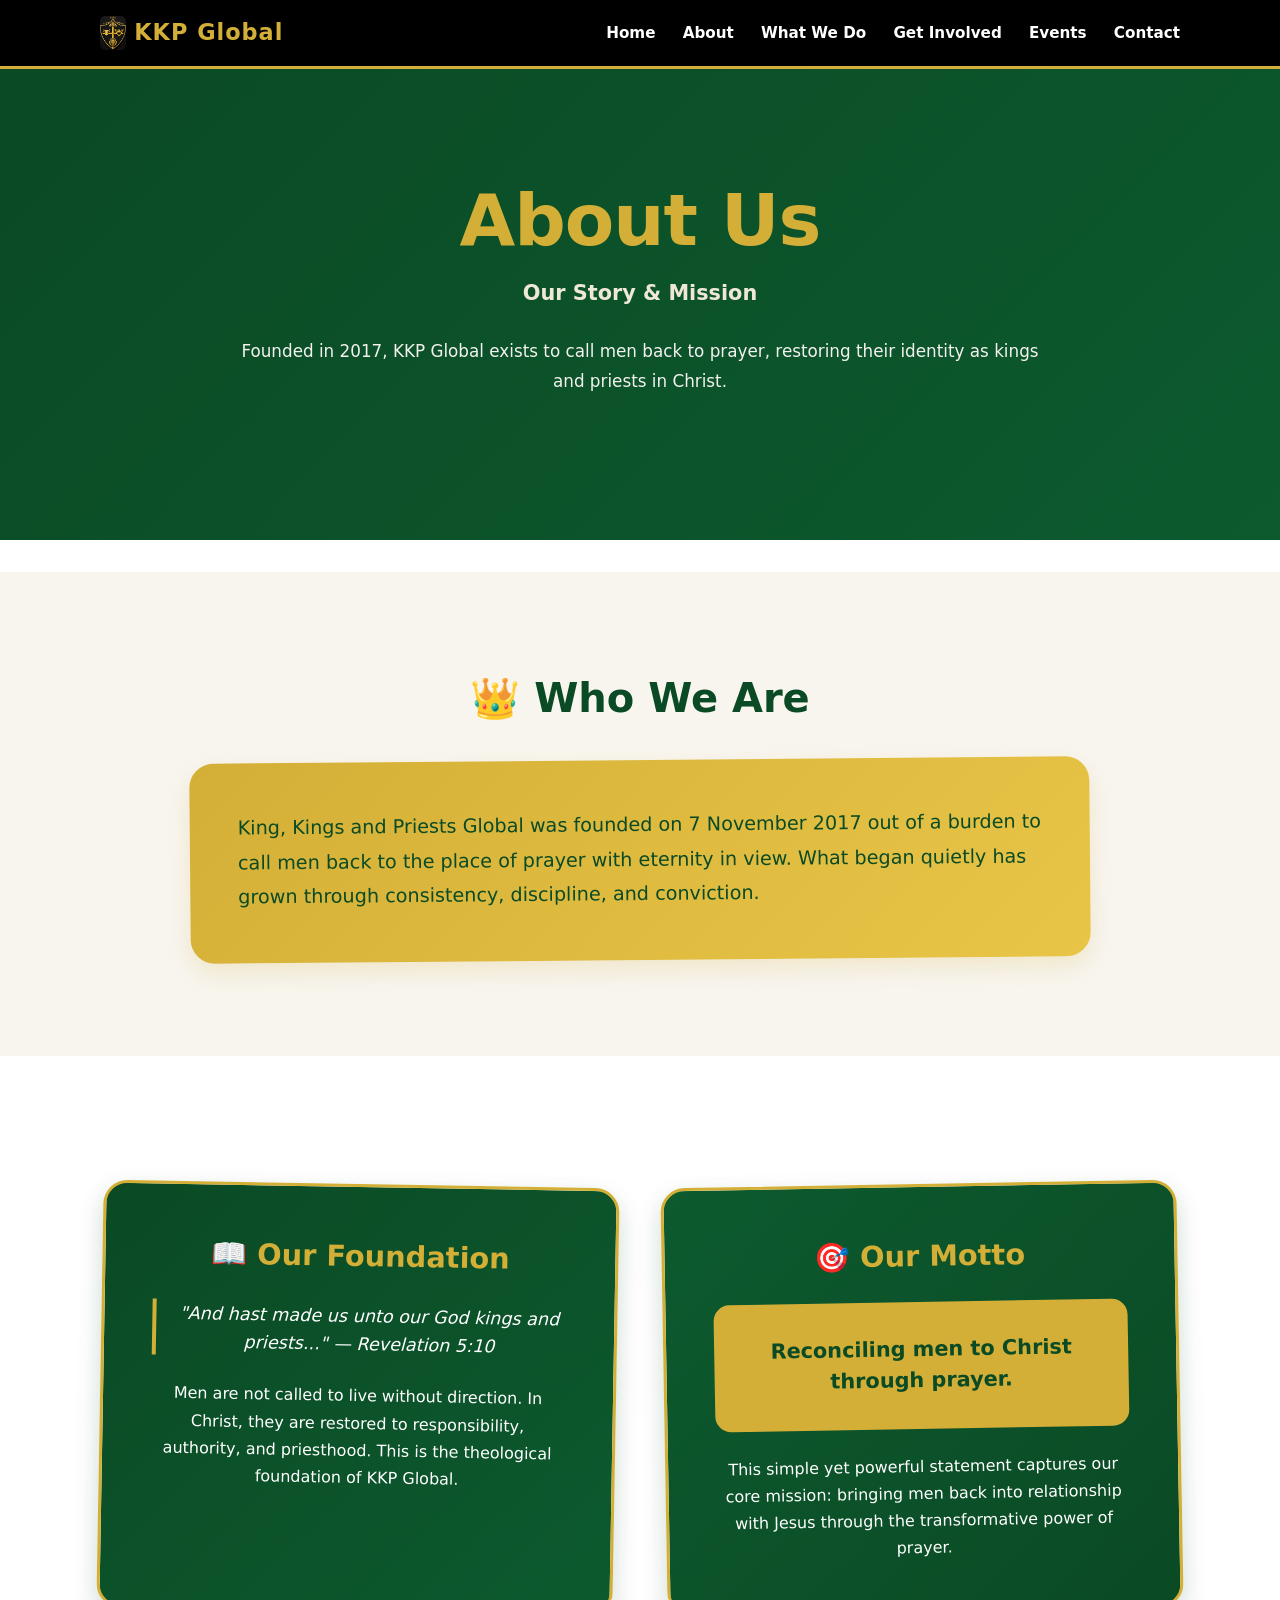
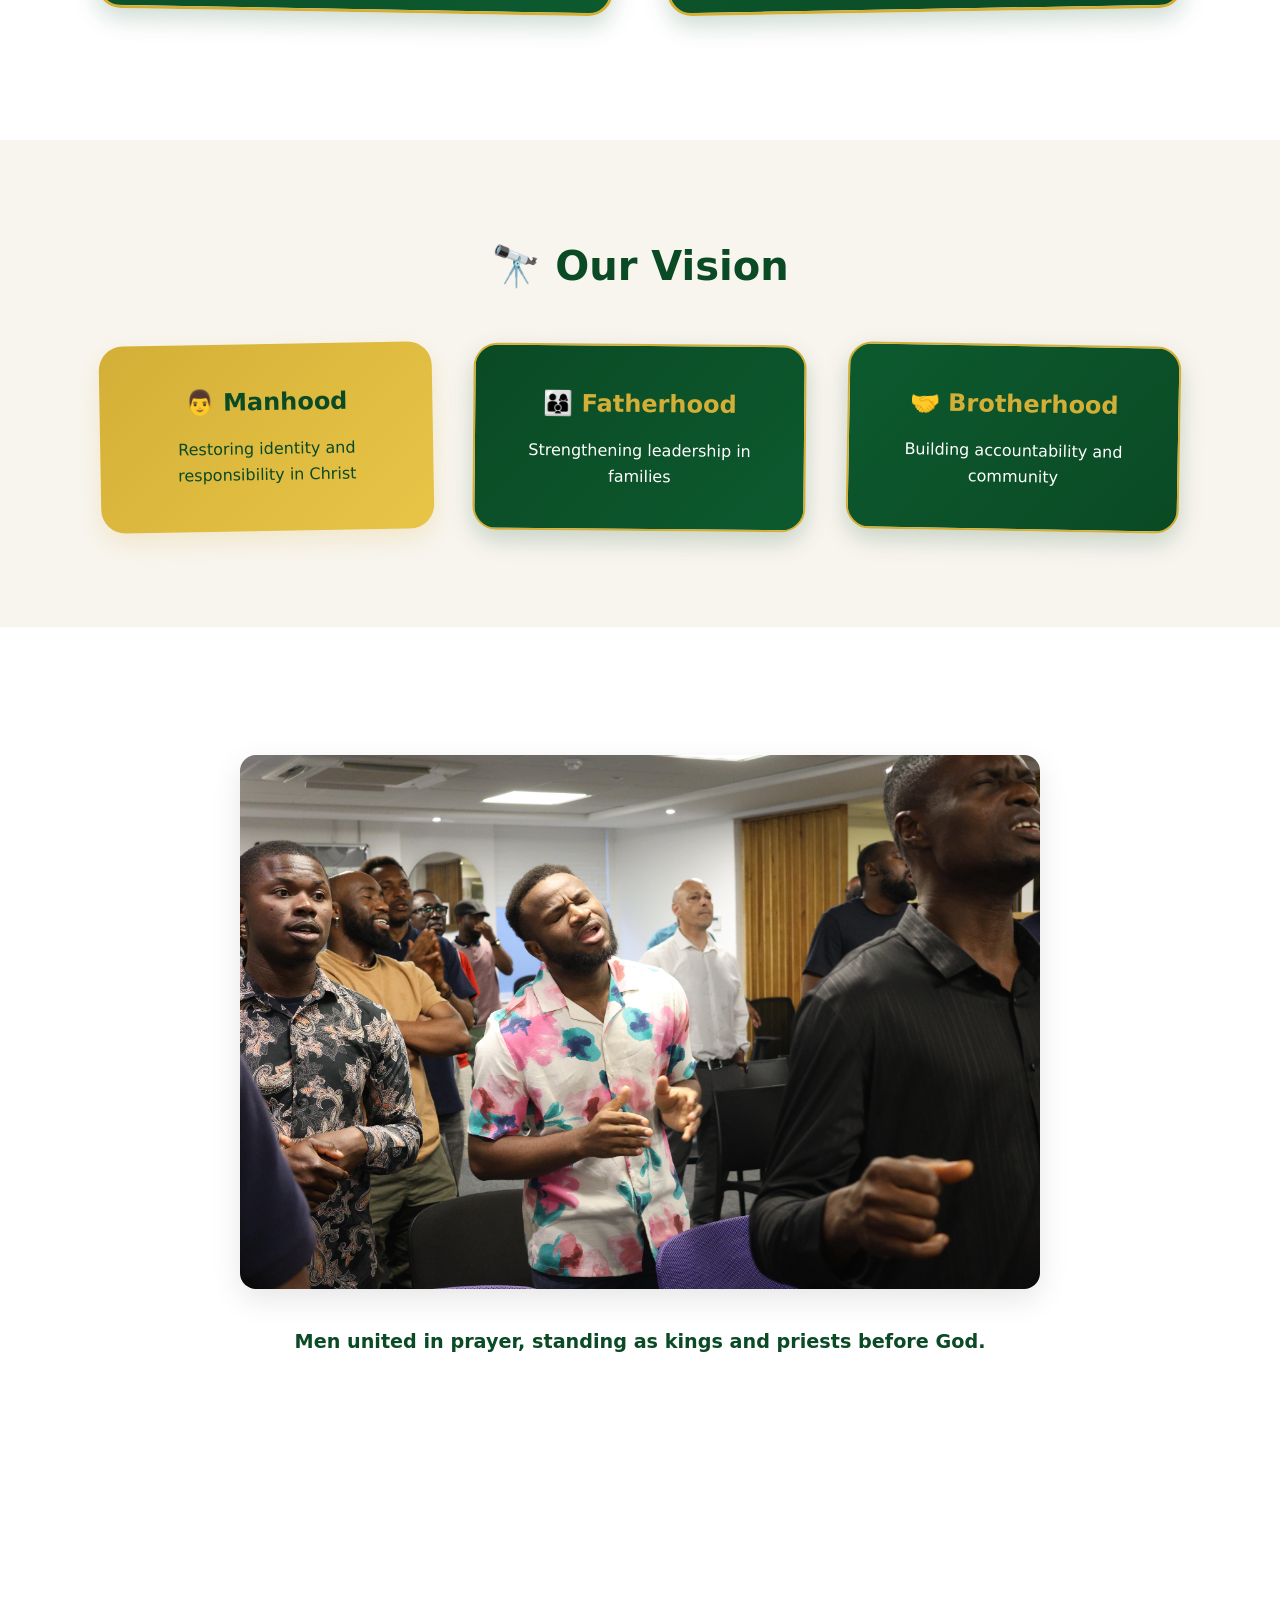
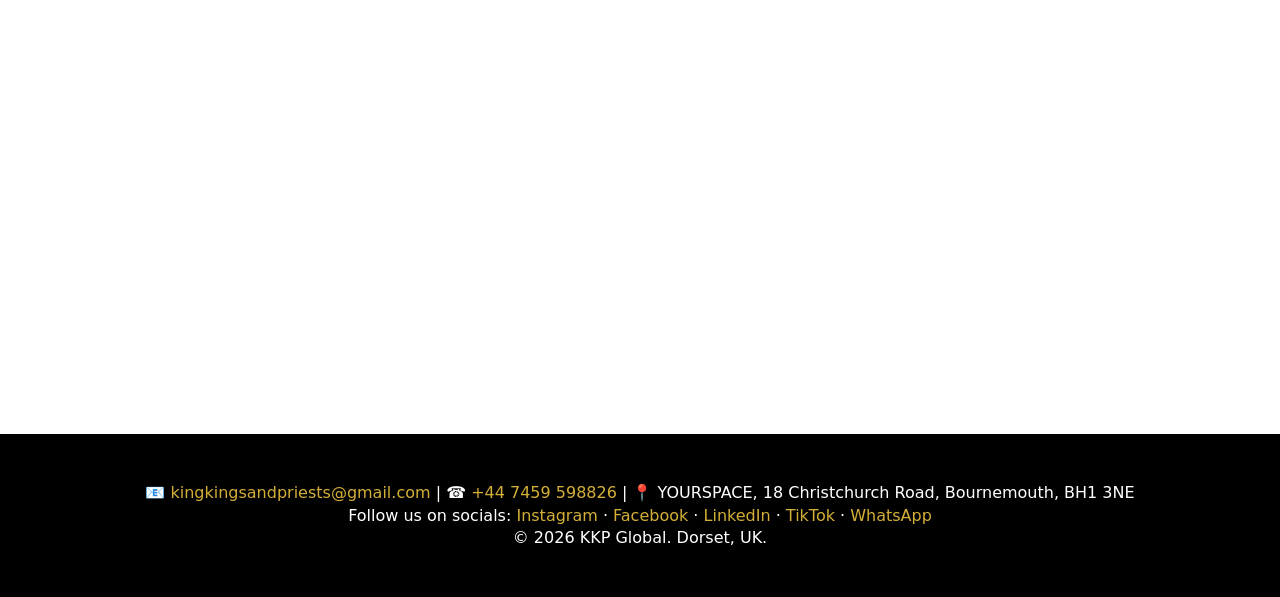
==== commit abdc82c1: "Update TikTok URL across all pages" ====
--- a/about.html
+++ b/about.html
@@ -115,7 +115,7 @@
         <div style="background:linear-gradient(135deg,#d4af37,#e8c547);padding:2.5rem;border-radius:1rem;box-shadow:0 8px 20px rgba(212,175,55,0.2);text-align:center;">
           <h3 style="font-size:1.3rem;color:#0a4a24;margin:0 0 1rem 0;">📱 Instagram</h3>
           <p style="color:#0a4a24;margin:0 0 1.5rem 0;font-size:0.95rem;line-height:1.6;">Follow us @kkp_ministry for daily inspiration, prayer updates, and community moments.</p>
-          <a href="https://www.instagram.com/kkp_ministry" target="_blank" rel="noopener" style="background:#0a4a24;color:#d4af37;padding:0.8rem 1.5rem;border-radius:0.5rem;text-decoration:none;font-weight:700;display:inline-block;transition:transform 0.3s,box-shadow 0.3s;" onmouseover="this.style.transform='scale(1.05)';this.style.boxShadow='0 5px 15px rgba(0,0,0,0.2)'" onmouseout="this.style.transform='scale(1)';this.style.boxShadow='none'">Follow on Instagram</a>
+          <a href="https://www.instagram.com/kkpglobal.uk?igsh=dHVoM2MzcHpvZmkw&utm_source=qr" target="_blank" rel="noopener" style="background:#0a4a24;color:#d4af37;padding:0.8rem 1.5rem;border-radius:0.5rem;text-decoration:none;font-weight:700;display:inline-block;transition:transform 0.3s,box-shadow 0.3s;" onmouseover="this.style.transform='scale(1.05)';this.style.boxShadow='0 5px 15px rgba(0,0,0,0.2)'" onmouseout="this.style.transform='scale(1)';this.style.boxShadow='none'">Follow on Instagram</a>
         </div>
         <div style="background:linear-gradient(135deg,#0a4a24,#0d5a2f);padding:2.5rem;border-radius:1rem;box-shadow:0 8px 20px rgba(10,74,36,0.2);text-align:center;border:2px solid #d4af37;">
           <h3 style="font-size:1.3rem;color:#d4af37;margin:0 0 1rem 0;">👍 Facebook</h3>
@@ -134,7 +134,7 @@
   <footer class="site-footer">
     <div class="container">
       <p>📧 <a href="mailto:kingkingsandpriests@gmail.com" class="footer-link">kingkingsandpriests@gmail.com</a> | ☎️ <a href="tel:+447459598826" class="footer-link">+44 7459 598826</a> | 📍 YOURSPACE, 18 Christchurch Road, Bournemouth, BH1 3NE</p>
-      <p>Follow us on socials: <a href="https://www.instagram.com/kkp_ministry" target="_blank" rel="noopener" class="footer-link">Instagram</a> · <a href="https://www.facebook.com/share/1AiyfdDCg5/?mibextid=wwXIfr" target="_blank" rel="noopener" class="footer-link">Facebook</a> · <a href="https://www.linkedin.com/company/kkpglobal" target="_blank" rel="noopener" class="footer-link">LinkedIn</a> · <a href="https://www.tiktok.com/@kkp_ministry" target="_blank" rel="noopener" class="footer-link">TikTok</a> · <a href="https://wa.me/447459598826" target="_blank" rel="noopener" class="footer-link">WhatsApp</a></p>
+      <p>Follow us on socials: <a href="https://www.instagram.com/kkpglobal.uk?igsh=dHVoM2MzcHpvZmkw&utm_source=qr" target="_blank" rel="noopener" class="footer-link">Instagram</a> · <a href="https://www.facebook.com/share/1AiyfdDCg5/?mibextid=wwXIfr" target="_blank" rel="noopener" class="footer-link">Facebook</a> · <a href="https://www.linkedin.com/company/kkpglobal" target="_blank" rel="noopener" class="footer-link">LinkedIn</a> · <a href="https://www.tiktok.com/.kings.and.pr@kkp_ministry" target="_blank" rel="noopener" class="footer-link">TikTok</a> · <a href="https://wa.me/447459598826" target="_blank" rel="noopener" class="footer-link">WhatsApp</a></p>
       <p>&copy; 2026 KKP Global. Dorset, UK.</p>
     </div>
   </footer>
--- a/style.css
+++ b/style.css
@@ -2,8 +2,8 @@
 :root{--bg:#000;--fg:#fff;--gold:#d4af37;--gray:#f4f4f4;--max:1080px}
 body{font-family:system-ui, sans-serif;background:#fff;color:#111;line-height:1.5;min-height:100vh}
 .container{width:min(92vw,var(--max));margin:0 auto;padding:2rem 0}
-.site-header{background:rgba(0,0,0,.4);color:#fff;position:sticky;top:0;z-index:100;border-bottom:3px solid var(--gold);-webkit-backdrop-filter: blur(9px);backdrop-filter: blur(9px);transition:padding 0.25s,background 0.25s}
-.site-header.smaller{padding:0.4rem 0;background:rgba(0,0,0,.7)}
+.site-header{background:#000;color:#fff;position:sticky;top:0;z-index:100;border-bottom:3px solid var(--gold);-webkit-backdrop-filter: blur(9px);backdrop-filter: blur(9px);transition:padding 0.25s,background 0.25s}
+.site-header.smaller{padding:0.4rem 0;background:#000}
 .site-header .container{display:flex;align-items:center;justify-content:space-between;gap:1rem;padding:1rem 0;transition:padding 0.25s}
 .brand{font-weight:900;color:var(--gold);text-decoration:none;font-size:1.4rem;letter-spacing:1px;display:flex;align-items:center;gap:0.5rem}
 .brand img{height:34px;width:auto;border-radius:5px;}
@@ -226,7 +226,7 @@
 
 .section-quick-actions{background:linear-gradient(135deg,#0a4a24,#0d5a2f);padding:3rem 0;margin:2rem 0}
 .section-quick-actions .quick-cta{max-width:1000px;margin:0 auto;display:grid;grid-template-columns:repeat(auto-fit,minmax(250px,1fr));gap:2rem}
-.section-quick-actions .quick-card{padding:2rem;border-radius:1rem;text-align:center;text-decoration:none;box-shadow:0 8px 20px rgba(0,0,0,0.35);transition:transform .3s,box-shadow .3s;cursor:pointer;color:inherit}
+.section-quick-actions .quick-card{padding:2rem;border-radius:1rem;text-align:center;text-decoration:none;box-shadow:0 8px 20px rgba(0,0,0,0.35);transition:transform .3s,box-shadow .3s;cursor:pointer;color:white}
 .section-quick-actions .quick-card:hover{transform:translateY(-5px);box-shadow:0 12px 28px rgba(0,0,0,0.45)}
 .section-quick-actions .quick-card.alt{background:linear-gradient(135deg,#0a4a24,#0d5a2f);border:2px solid #d4af37}
 .section-quick-actions .quick-card.gold{background:linear-gradient(135deg,#d4af37,#e8c547);color:#0a4a24}
